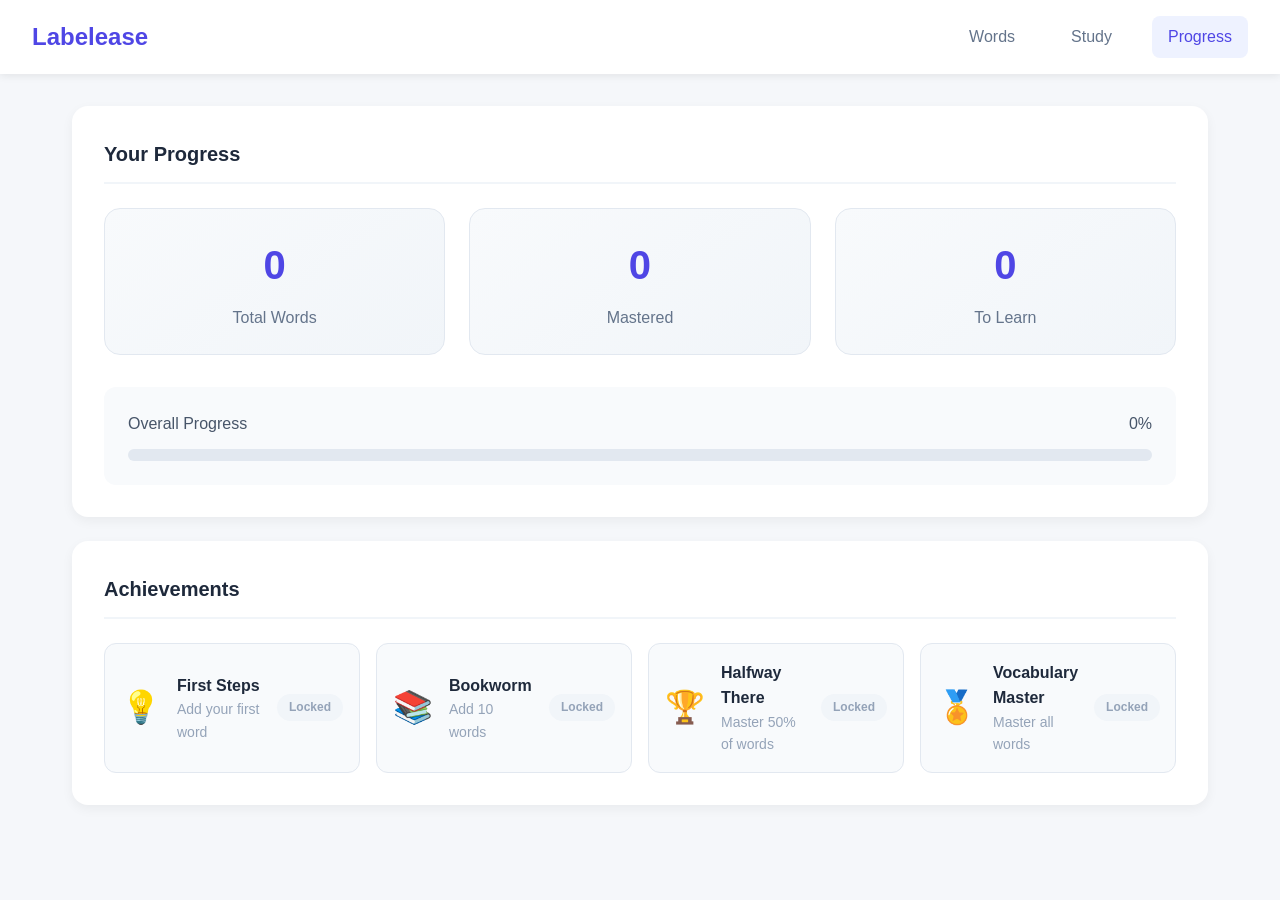
==== frontend/progress.html @ e09bed9a "init: 原始项目初始化" ====
<!DOCTYPE html>
<html lang="en">
<head>
    <meta charset="UTF-8">
    <meta name="viewport" content="width=device-width, initial-scale=1.0">
    <title>Progress - Labelease</title>
    <link rel="stylesheet" href="css/style.css">
</head>
<body>
    <nav class="navbar">
        <div class="nav-brand">Labelease</div>
        <div class="nav-links">
            <a href="index.html" class="nav-link">Words</a>
            <a href="study.html" class="nav-link">Study</a>
            <a href="progress.html" class="nav-link active">Progress</a>
        </div>
    </nav>

    <main class="container">
        <section class="card">
            <h2>Your Progress</h2>
            <div class="stats-grid">
                <div class="stat-card">
                    <div class="stat-number" id="totalWords">0</div>
                    <div class="stat-label">Total Words</div>
                </div>
                <div class="stat-card">
                    <div class="stat-number" id="masteredWords">0</div>
                    <div class="stat-label">Mastered</div>
                </div>
                <div class="stat-card">
                    <div class="stat-number" id="remainingWords">0</div>
                    <div class="stat-label">To Learn</div>
                </div>
            </div>

            <div class="progress-section">
                <div class="progress-header">
                    <span>Overall Progress</span>
                    <span id="progressPercent">0%</span>
                </div>
                <div class="progress-bar">
                    <div id="progressFill" class="progress-fill" style="width: 0%"></div>
                </div>
            </div>
        </section>

        <section class="card">
            <h2>Achievements</h2>
            <div class="achievements-list">
                <div class="achievement" id="firstWord">
                    <div class="achievement-icon">&#x1F4A1;</div>
                    <div class="achievement-info">
                        <div class="achievement-title">First Steps</div>
                        <div class="achievement-desc">Add your first word</div>
                    </div>
                    <div class="achievement-status locked">Locked</div>
                </div>
                <div class="achievement" id="tenWords">
                    <div class="achievement-icon">&#x1F4DA;</div>
                    <div class="achievement-info">
                        <div class="achievement-title">Bookworm</div>
                        <div class="achievement-desc">Add 10 words</div>
                    </div>
                    <div class="achievement-status locked">Locked</div>
                </div>
                <div class="achievement" id="halfMastered">
                    <div class="achievement-icon">&#x1F3C6;</div>
                    <div class="achievement-info">
                        <div class="achievement-title">Halfway There</div>
                        <div class="achievement-desc">Master 50% of words</div>
                    </div>
                    <div class="achievement-status locked">Locked</div>
                </div>
                <div class="achievement" id="allMastered">
                    <div class="achievement-icon">&#x1F3C5;</div>
                    <div class="achievement-info">
                        <div class="achievement-title">Vocabulary Master</div>
                        <div class="achievement-desc">Master all words</div>
                    </div>
                    <div class="achievement-status locked">Locked</div>
                </div>
            </div>
        </section>
    </main>

    <script src="js/app.js"></script>
    <script src="js/progress.js"></script>
</body>
</html>
---- frontend/css/style.css ----
* {
    margin: 0;
    padding: 0;
    box-sizing: border-box;
}

body {
    font-family: -apple-system, BlinkMacSystemFont, 'Segoe UI', Roboto, Oxygen, Ubuntu, sans-serif;
    background-color: #f5f7fa;
    color: #333;
    line-height: 1.6;
    min-height: 100vh;
}

.navbar {
    background: white;
    padding: 1rem 2rem;
    box-shadow: 0 2px 8px rgba(0, 0, 0, 0.08);
    display: flex;
    justify-content: space-between;
    align-items: center;
    position: sticky;
    top: 0;
    z-index: 100;
}

.nav-brand {
    font-size: 1.5rem;
    font-weight: 700;
    color: #4f46e5;
}

.nav-links {
    display: flex;
    gap: 1.5rem;
}

.nav-link {
    text-decoration: none;
    color: #64748b;
    font-weight: 500;
    padding: 0.5rem 1rem;
    border-radius: 8px;
    transition: all 0.2s ease;
}

.nav-link:hover {
    color: #4f46e5;
    background: #eef2ff;
}

.nav-link.active {
    color: #4f46e5;
    background: #eef2ff;
}

.container {
    max-width: 1200px;
    margin: 0 auto;
    padding: 2rem;
}

.card {
    background: white;
    border-radius: 16px;
    padding: 2rem;
    margin-bottom: 1.5rem;
    box-shadow: 0 4px 12px rgba(0, 0, 0, 0.05);
}

.card h2 {
    font-size: 1.25rem;
    color: #1e293b;
    margin-bottom: 1.5rem;
    padding-bottom: 0.75rem;
    border-bottom: 2px solid #f1f5f9;
}

.form-group {
    margin-bottom: 1.25rem;
}

.form-group label {
    display: block;
    font-weight: 500;
    color: #475569;
    margin-bottom: 0.5rem;
}

.form-group input,
.form-group textarea,
.filter-select {
    width: 100%;
    padding: 0.75rem 1rem;
    border: 2px solid #e2e8f0;
    border-radius: 10px;
    font-size: 1rem;
    transition: all 0.2s ease;
    background: #f8fafc;
}

.form-group input:focus,
.form-group textarea:focus,
.filter-select:focus {
    outline: none;
    border-color: #4f46e5;
    background: white;
    box-shadow: 0 0 0 4px rgba(79, 70, 229, 0.1);
}

.form-group textarea {
    min-height: 100px;
    resize: vertical;
}

.btn {
    display: inline-flex;
    align-items: center;
    justify-content: center;
    padding: 0.75rem 1.5rem;
    border: none;
    border-radius: 10px;
    font-size: 1rem;
    font-weight: 600;
    cursor: pointer;
    transition: all 0.2s ease;
    gap: 0.5rem;
}

.btn:hover {
    transform: translateY(-2px);
}

.btn:active {
    transform: translateY(0);
}

.btn-primary {
    background: #4f46e5;
    color: white;
}

.btn-primary:hover {
    background: #4338ca;
    box-shadow: 0 4px 12px rgba(79, 70, 229, 0.3);
}

.btn-secondary {
    background: #e2e8f0;
    color: #475569;
}

.btn-secondary:hover {
    background: #cbd5e1;
}

.btn-success {
    background: #10b981;
    color: white;
}

.btn-success:hover {
    background: #059669;
    box-shadow: 0 4px 12px rgba(16, 185, 129, 0.3);
}

.btn-danger {
    background: #ef4444;
    color: white;
}

.btn-danger:hover {
    background: #dc2626;
    box-shadow: 0 4px 12px rgba(239, 68, 68, 0.3);
}

.btn-sm {
    padding: 0.5rem 1rem;
    font-size: 0.875rem;
}

.message {
    margin-top: 1rem;
    padding: 1rem;
    border-radius: 10px;
    display: none;
}

.message.show {
    display: block;
    animation: slideIn 0.3s ease;
}

.message.success {
    background: #ecfdf5;
    color: #065f46;
    border: 1px solid #a7f3d0;
}

.message.error {
    background: #fef2f2;
    color: #991b1b;
    border: 1px solid #fecaca;
}

@keyframes slideIn {
    from {
        opacity: 0;
        transform: translateY(-10px);
    }
    to {
        opacity: 1;
        transform: translateY(0);
    }
}

.filter-bar {
    display: flex;
    gap: 1rem;
    margin-bottom: 1.5rem;
}

.search-input {
    flex: 1;
}

.word-list {
    display: flex;
    flex-direction: column;
    gap: 1rem;
}

.word-item {
    display: flex;
    justify-content: space-between;
    align-items: flex-start;
    padding: 1.25rem;
    background: #f8fafc;
    border-radius: 12px;
    border: 1px solid #e2e8f0;
    transition: all 0.2s ease;
}

.word-item:hover {
    border-color: #cbd5e1;
    box-shadow: 0 2px 8px rgba(0, 0, 0, 0.04);
}

.word-item.mastered {
    background: #ecfdf5;
    border-color: #a7f3d0;
}

.word-content {
    flex: 1;
}

.word-text {
    font-size: 1.125rem;
    font-weight: 600;
    color: #1e293b;
    margin-bottom: 0.5rem;
}

.word-definition {
    color: #64748b;
    margin-bottom: 0.5rem;
}

.word-example {
    color: #94a3b8;
    font-style: italic;
    font-size: 0.875rem;
}

.word-actions {
    display: flex;
    gap: 0.5rem;
    align-items: center;
}

.mastery-badge {
    padding: 0.25rem 0.75rem;
    border-radius: 20px;
    font-size: 0.75rem;
    font-weight: 600;
}

.mastery-badge.unmastered {
    background: #fef3c7;
    color: #92400e;
}

.mastery-badge.mastered {
    background: #d1fae5;
    color: #065f46;
}

.loading {
    text-align: center;
    padding: 3rem;
    color: #94a3b8;
}

.hidden {
    display: none !important;
}

/* Study Page Styles */
.study-card {
    text-align: center;
}

.study-setup {
    max-width: 400px;
    margin: 0 auto 2rem;
}

.study-area {
    max-width: 600px;
    margin: 0 auto;
}

.flashcard-container {
    perspective: 1000px;
    margin-bottom: 2rem;
}

.flashcard {
    background: linear-gradient(145deg, #ffffff, #f8fafc);
    border-radius: 20px;
    padding: 3rem 2rem;
    min-height: 300px;
    display: flex;
    flex-direction: column;
    align-items: center;
    justify-content: center;
    box-shadow: 0 10px 40px rgba(0, 0, 0, 0.08);
    border: 1px solid #e2e8f0;
    transition: transform 0.3s ease;
}

.flashcard:hover {
    transform: translateY(-4px);
}

.card-label {
    display: inline-block;
    padding: 0.25rem 0.75rem;
    background: #eef2ff;
    color: #4f46e5;
    border-radius: 20px;
    font-size: 0.75rem;
    font-weight: 600;
    text-transform: uppercase;
    letter-spacing: 0.5px;
    margin-bottom: 1rem;
}

.flashcard h3 {
    font-size: 2.5rem;
    color: #1e293b;
    margin-bottom: 1.5rem;
}

.flashcard-back {
    display: none;
}

.flashcard-back.show {
    display: block;
    animation: fadeIn 0.3s ease;
}

.flashcard-back p {
    font-size: 1.25rem;
    color: #475569;
    margin-bottom: 0.75rem;
}

.example-text {
    color: #94a3b8 !important;
    font-style: italic;
}

@keyframes fadeIn {
    from { opacity: 0; }
    to { opacity: 1; }
}

.flashcard-front.hidden {
    display: none;
}

.study-controls {
    display: flex;
    justify-content: space-between;
    align-items: center;
    padding: 1rem 0;
}

.study-progress {
    font-weight: 600;
    color: #64748b;
}

.study-buttons {
    display: flex;
    gap: 1rem;
}

.study-complete {
    padding: 3rem;
}

.score-display {
    font-size: 1.25rem;
    color: #475569;
    margin: 1.5rem 0;
}

/* Progress Page Styles */
.stats-grid {
    display: grid;
    grid-template-columns: repeat(3, 1fr);
    gap: 1.5rem;
    margin-bottom: 2rem;
}

.stat-card {
    background: linear-gradient(145deg, #f8fafc, #f1f5f9);
    padding: 1.5rem;
    border-radius: 16px;
    text-align: center;
    border: 1px solid #e2e8f0;
}

.stat-number {
    font-size: 2.5rem;
    font-weight: 700;
    color: #4f46e5;
    margin-bottom: 0.5rem;
}

.stat-label {
    color: #64748b;
    font-weight: 500;
}

.progress-section {
    background: #f8fafc;
    padding: 1.5rem;
    border-radius: 12px;
}

.progress-header {
    display: flex;
    justify-content: space-between;
    margin-bottom: 0.75rem;
    font-weight: 500;
    color: #475569;
}

.progress-bar {
    height: 12px;
    background: #e2e8f0;
    border-radius: 6px;
    overflow: hidden;
}

.progress-fill {
    height: 100%;
    background: linear-gradient(90deg, #4f46e5, #7c3aed);
    border-radius: 6px;
    transition: width 0.5s ease;
}

.achievements-list {
    display: grid;
    grid-template-columns: repeat(auto-fit, minmax(250px, 1fr));
    gap: 1rem;
}

.achievement {
    display: flex;
    align-items: center;
    gap: 1rem;
    padding: 1rem;
    background: #f8fafc;
    border-radius: 12px;
    border: 1px solid #e2e8f0;
}

.achievement-icon {
    font-size: 2rem;
}

.achievement-info {
    flex: 1;
}

.achievement-title {
    font-weight: 600;
    color: #1e293b;
}

.achievement-desc {
    font-size: 0.875rem;
    color: #94a3b8;
}

.achievement-status {
    padding: 0.25rem 0.75rem;
    border-radius: 20px;
    font-size: 0.75rem;
    font-weight: 600;
}

.achievement-status.unlocked {
    background: #d1fae5;
    color: #065f46;
}

.achievement-status.locked {
    background: #f1f5f9;
    color: #94a3b8;
}

@media (max-width: 768px) {
    .container {
        padding: 1rem;
    }

    .card {
        padding: 1.5rem;
    }

    .stats-grid {
        grid-template-columns: 1fr;
    }

    .study-controls {
        flex-direction: column;
        gap: 1rem;
    }

    .nav-links {
        gap: 0.5rem;
    }

    .nav-link {
        padding: 0.5rem;
        font-size: 0.875rem;
    }
}
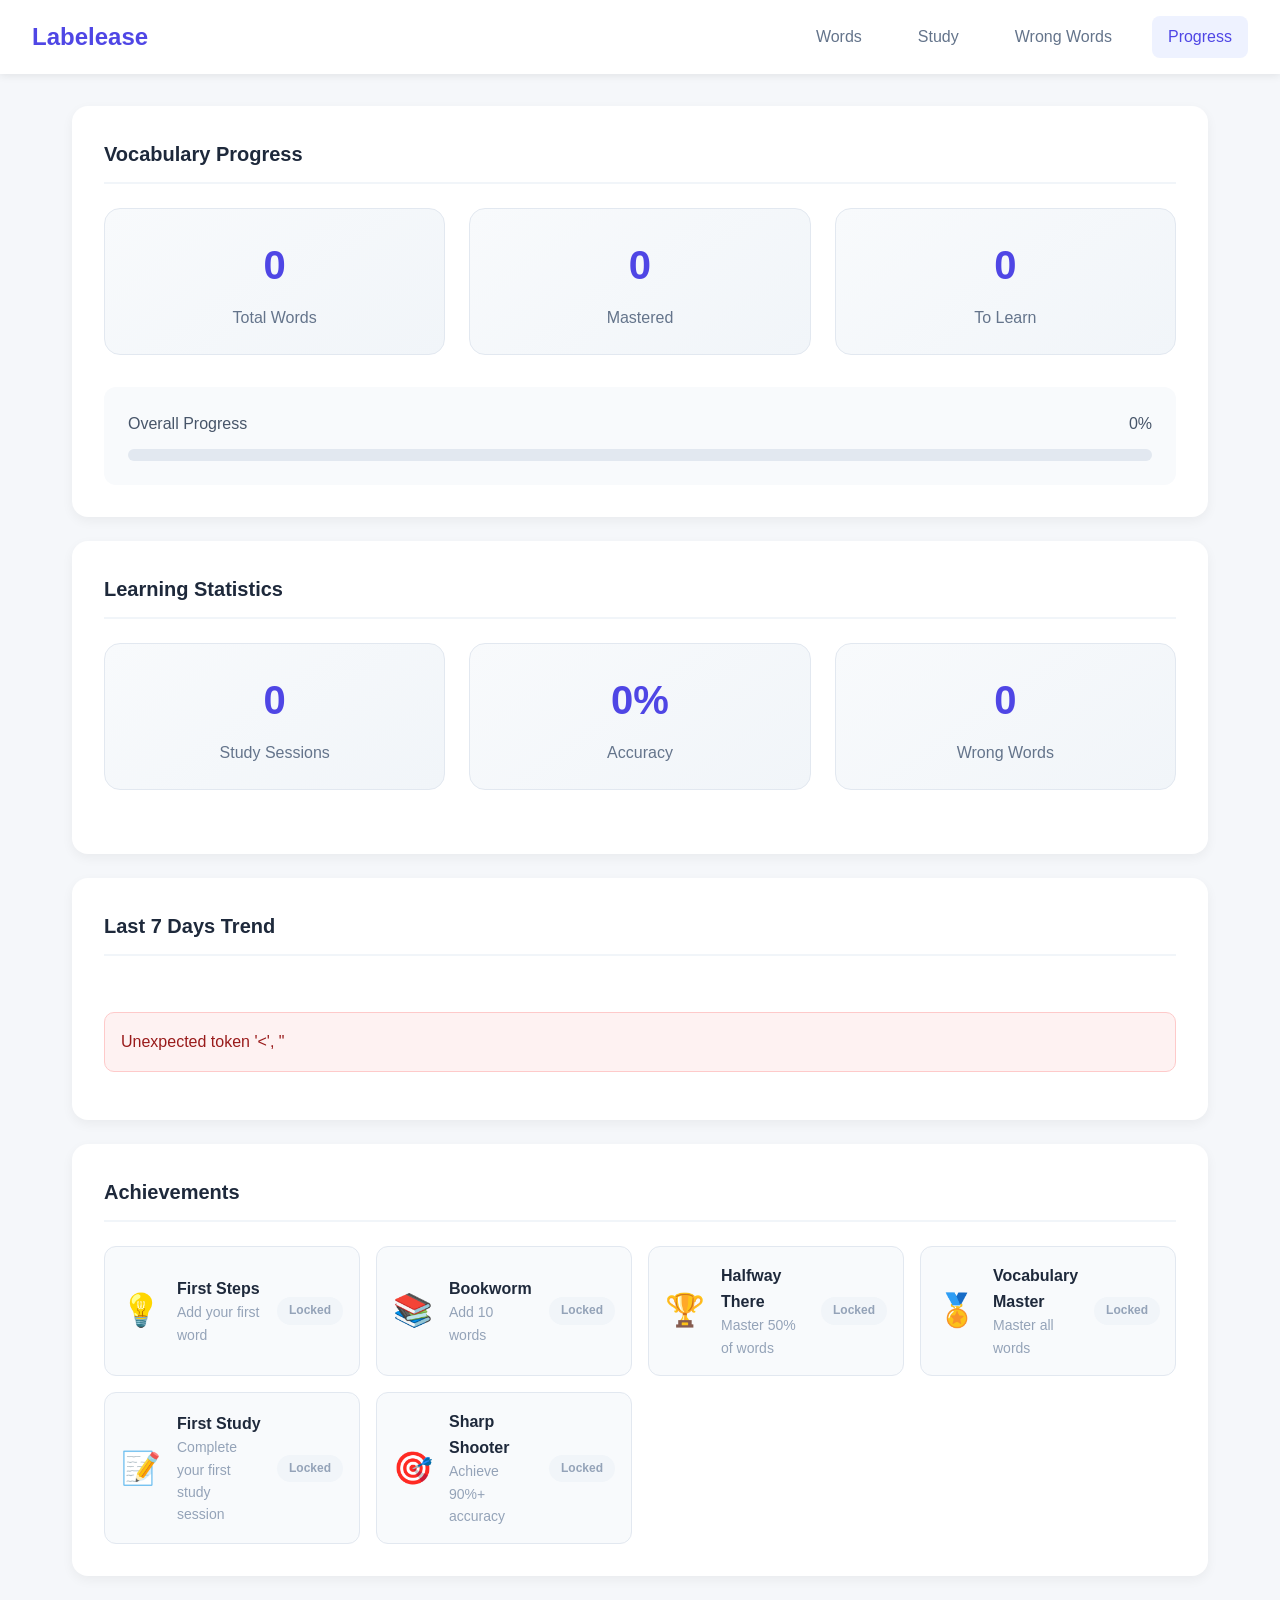
==== commit c14bfc0e: "feat: Charmander 模型实现" ====
--- a/frontend/progress.html
+++ b/frontend/progress.html
@@ -12,13 +12,14 @@
         <div class="nav-links">
             <a href="index.html" class="nav-link">Words</a>
             <a href="study.html" class="nav-link">Study</a>
+            <a href="wrong.html" class="nav-link">Wrong Words</a>
             <a href="progress.html" class="nav-link active">Progress</a>
         </div>
     </nav>
 
     <main class="container">
         <section class="card">
-            <h2>Your Progress</h2>
+            <h2>Vocabulary Progress</h2>
             <div class="stats-grid">
                 <div class="stat-card">
                     <div class="stat-number" id="totalWords">0</div>
@@ -42,6 +43,31 @@
                 <div class="progress-bar">
                     <div id="progressFill" class="progress-fill" style="width: 0%"></div>
                 </div>
+            </div>
+        </section>
+
+        <section class="card">
+            <h2>Learning Statistics</h2>
+            <div class="stats-grid">
+                <div class="stat-card">
+                    <div class="stat-number" id="totalSessions">0</div>
+                    <div class="stat-label">Study Sessions</div>
+                </div>
+                <div class="stat-card">
+                    <div class="stat-number" id="accuracyRate">0%</div>
+                    <div class="stat-label">Accuracy</div>
+                </div>
+                <div class="stat-card">
+                    <div class="stat-number" id="wrongCount">0</div>
+                    <div class="stat-label">Wrong Words</div>
+                </div>
+            </div>
+        </section>
+
+        <section class="card">
+            <h2>Last 7 Days Trend</h2>
+            <div id="trendChart" class="trend-chart">
+                <div class="loading">Loading trend data...</div>
             </div>
         </section>
 
@@ -80,6 +106,22 @@
                     </div>
                     <div class="achievement-status locked">Locked</div>
                 </div>
+                <div class="achievement" id="firstSession">
+                    <div class="achievement-icon">&#x1F4DD;</div>
+                    <div class="achievement-info">
+                        <div class="achievement-title">First Study</div>
+                        <div class="achievement-desc">Complete your first study session</div>
+                    </div>
+                    <div class="achievement-status locked">Locked</div>
+                </div>
+                <div class="achievement" id="perfectAccuracy">
+                    <div class="achievement-icon">&#x1F3AF;</div>
+                    <div class="achievement-info">
+                        <div class="achievement-title">Sharp Shooter</div>
+                        <div class="achievement-desc">Achieve 90%+ accuracy</div>
+                    </div>
+                    <div class="achievement-status locked">Locked</div>
+                </div>
             </div>
         </section>
     </main>
--- a/frontend/css/style.css
+++ b/frontend/css/style.css
@@ -553,3 +553,124 @@
         font-size: 0.875rem;
     }
 }
+
+.wrong-word-item {
+    border-left: 4px solid #ef4444;
+}
+
+.wrong-meta {
+    display: flex;
+    gap: 1rem;
+    margin-top: 0.5rem;
+    font-size: 0.8rem;
+    color: #94a3b8;
+}
+
+.wrong-count {
+    background: #fef2f2;
+    color: #dc2626;
+    padding: 0.125rem 0.5rem;
+    border-radius: 12px;
+    font-weight: 600;
+}
+
+.wrong-count-badge {
+    display: none;
+    background: #fef2f2;
+    color: #dc2626;
+    padding: 0.25rem 0.75rem;
+    border-radius: 20px;
+    font-size: 0.8rem;
+    font-weight: 600;
+    margin-bottom: 1rem;
+}
+
+.trend-chart {
+    padding: 1rem 0;
+}
+
+.trend-bars {
+    display: flex;
+    align-items: flex-end;
+    justify-content: space-around;
+    height: 200px;
+    gap: 0.5rem;
+    padding: 0 1rem;
+    border-bottom: 2px solid #e2e8f0;
+    margin-bottom: 1rem;
+}
+
+.trend-bar-container {
+    flex: 1;
+    display: flex;
+    flex-direction: column;
+    align-items: center;
+    gap: 0.5rem;
+    min-width: 0;
+}
+
+.trend-bar {
+    width: 100%;
+    max-width: 40px;
+    height: 150px;
+    background: #f1f5f9;
+    border-radius: 6px 6px 0 0;
+    display: flex;
+    flex-direction: column-reverse;
+    overflow: hidden;
+}
+
+.trend-bar-correct {
+    background: linear-gradient(180deg, #10b981, #059669);
+    transition: height 0.5s ease;
+    min-height: 0;
+}
+
+.trend-bar-wrong {
+    background: linear-gradient(180deg, #f87171, #ef4444);
+    transition: height 0.5s ease;
+    min-height: 0;
+}
+
+.trend-bar-label {
+    font-size: 0.75rem;
+    color: #64748b;
+    font-weight: 500;
+}
+
+.trend-bar-value {
+    font-size: 0.75rem;
+    color: #4f46e5;
+    font-weight: 700;
+}
+
+.trend-legend {
+    display: flex;
+    justify-content: center;
+    gap: 1.5rem;
+    font-size: 0.875rem;
+    color: #64748b;
+}
+
+.legend-correct, .legend-wrong {
+    display: inline-block;
+    width: 16px;
+    height: 16px;
+    border-radius: 4px;
+    margin-right: 0.5rem;
+    vertical-align: middle;
+}
+
+.legend-correct {
+    background: linear-gradient(180deg, #10b981, #059669);
+}
+
+.legend-wrong {
+    background: linear-gradient(180deg, #f87171, #ef4444);
+}
+
+button:disabled {
+    opacity: 0.6;
+    cursor: not-allowed;
+    transform: none !important;
+}
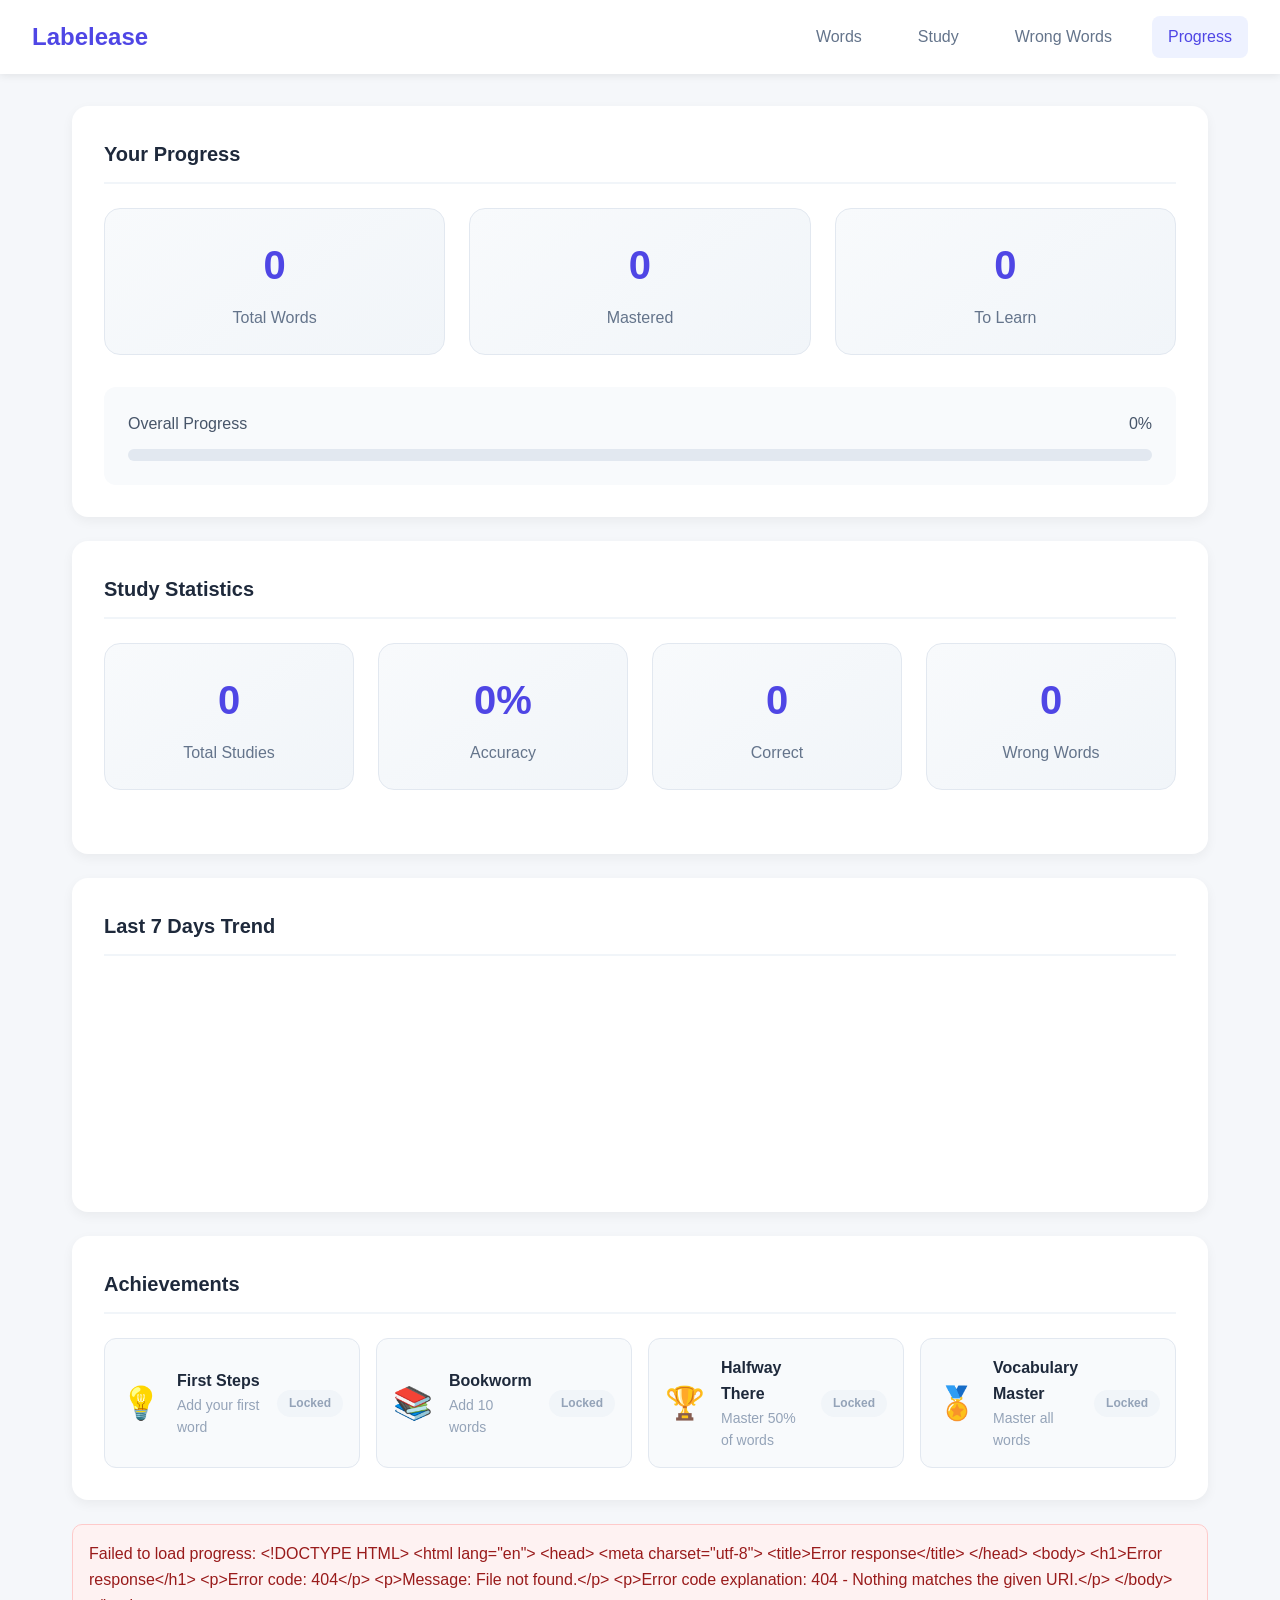
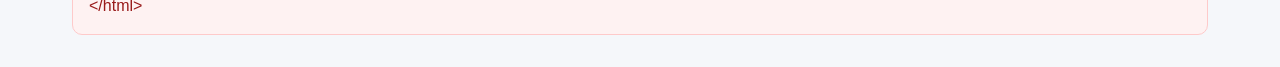
==== commit 23d0326a: "feat: Squirtle 模型实现" ====
--- a/frontend/progress.html
+++ b/frontend/progress.html
@@ -12,14 +12,14 @@
         <div class="nav-links">
             <a href="index.html" class="nav-link">Words</a>
             <a href="study.html" class="nav-link">Study</a>
-            <a href="wrong.html" class="nav-link">Wrong Words</a>
+            <a href="wrong-words.html" class="nav-link">Wrong Words</a>
             <a href="progress.html" class="nav-link active">Progress</a>
         </div>
     </nav>
 
     <main class="container">
         <section class="card">
-            <h2>Vocabulary Progress</h2>
+            <h2>Your Progress</h2>
             <div class="stats-grid">
                 <div class="stat-card">
                     <div class="stat-number" id="totalWords">0</div>
@@ -47,15 +47,19 @@
         </section>
 
         <section class="card">
-            <h2>Learning Statistics</h2>
-            <div class="stats-grid">
+            <h2>Study Statistics</h2>
+            <div class="stats-grid stats-grid-4">
                 <div class="stat-card">
-                    <div class="stat-number" id="totalSessions">0</div>
-                    <div class="stat-label">Study Sessions</div>
+                    <div class="stat-number" id="totalAttempts">0</div>
+                    <div class="stat-label">Total Studies</div>
                 </div>
                 <div class="stat-card">
                     <div class="stat-number" id="accuracyRate">0%</div>
                     <div class="stat-label">Accuracy</div>
+                </div>
+                <div class="stat-card">
+                    <div class="stat-number" id="correctAttempts">0</div>
+                    <div class="stat-label">Correct</div>
                 </div>
                 <div class="stat-card">
                     <div class="stat-number" id="wrongCount">0</div>
@@ -106,24 +110,10 @@
                     </div>
                     <div class="achievement-status locked">Locked</div>
                 </div>
-                <div class="achievement" id="firstSession">
-                    <div class="achievement-icon">&#x1F4DD;</div>
-                    <div class="achievement-info">
-                        <div class="achievement-title">First Study</div>
-                        <div class="achievement-desc">Complete your first study session</div>
-                    </div>
-                    <div class="achievement-status locked">Locked</div>
-                </div>
-                <div class="achievement" id="perfectAccuracy">
-                    <div class="achievement-icon">&#x1F3AF;</div>
-                    <div class="achievement-info">
-                        <div class="achievement-title">Sharp Shooter</div>
-                        <div class="achievement-desc">Achieve 90%+ accuracy</div>
-                    </div>
-                    <div class="achievement-status locked">Locked</div>
-                </div>
             </div>
         </section>
+
+        <div id="progressMessage" class="message"></div>
     </main>
 
     <script src="js/app.js"></script>
--- a/frontend/css/style.css
+++ b/frontend/css/style.css
@@ -526,6 +526,142 @@
     color: #94a3b8;
 }
 
+.btn:disabled {
+    opacity: 0.6;
+    cursor: not-allowed;
+    transform: none;
+}
+
+.section-desc {
+    color: #64748b;
+    margin-bottom: 1.25rem;
+    font-size: 0.95rem;
+}
+
+.wrong-words-actions {
+    margin-bottom: 1.25rem;
+}
+
+.wrong-word-meta {
+    display: flex;
+    flex-wrap: wrap;
+    gap: 0.5rem;
+    margin-top: 0.5rem;
+}
+
+.meta-tag {
+    display: inline-block;
+    padding: 0.2rem 0.6rem;
+    background: #eef2ff;
+    color: #4f46e5;
+    border-radius: 6px;
+    font-size: 0.75rem;
+    font-weight: 500;
+}
+
+.stats-grid-4 {
+    grid-template-columns: repeat(4, 1fr);
+}
+
+.trend-chart {
+    min-height: 200px;
+}
+
+.trend-bars {
+    display: flex;
+    align-items: flex-end;
+    justify-content: space-around;
+    gap: 0.5rem;
+    height: 220px;
+    padding: 1rem 0;
+    border-bottom: 2px solid #e2e8f0;
+}
+
+.trend-col {
+    display: flex;
+    flex-direction: column;
+    align-items: center;
+    flex: 1;
+    height: 100%;
+    max-width: 80px;
+}
+
+.trend-count {
+    font-size: 0.8rem;
+    font-weight: 600;
+    color: #475569;
+    margin-bottom: 0.25rem;
+    min-height: 1.2rem;
+}
+
+.trend-bar-wrap {
+    flex: 1;
+    width: 100%;
+    display: flex;
+    align-items: flex-end;
+    justify-content: center;
+}
+
+.trend-bar {
+    width: 60%;
+    min-width: 24px;
+    max-width: 40px;
+    border-radius: 6px 6px 0 0;
+    background: #e2e8f0;
+    display: flex;
+    flex-direction: column-reverse;
+    overflow: hidden;
+    transition: height 0.4s ease;
+}
+
+.trend-bar-correct {
+    background: linear-gradient(180deg, #10b981, #059669);
+    width: 100%;
+    min-height: 0;
+}
+
+.trend-bar-incorrect {
+    background: linear-gradient(180deg, #f87171, #ef4444);
+    width: 100%;
+    min-height: 0;
+}
+
+.trend-label {
+    margin-top: 0.5rem;
+    font-size: 0.75rem;
+    color: #94a3b8;
+    font-weight: 500;
+}
+
+.trend-legend {
+    display: flex;
+    justify-content: center;
+    gap: 1.5rem;
+    margin-top: 1rem;
+}
+
+.legend-item {
+    display: flex;
+    align-items: center;
+    gap: 0.4rem;
+    font-size: 0.8rem;
+    color: #64748b;
+}
+
+.legend-dot {
+    width: 12px;
+    height: 12px;
+    border-radius: 3px;
+}
+
+.legend-correct {
+    background: #10b981;
+}
+
+.legend-incorrect {
+    background: #ef4444;
+}
+
 @media (max-width: 768px) {
     .container {
         padding: 1rem;
@@ -539,6 +675,10 @@
         grid-template-columns: 1fr;
     }
 
+    .stats-grid-4 {
+        grid-template-columns: repeat(2, 1fr);
+    }
+
     .study-controls {
         flex-direction: column;
         gap: 1rem;
@@ -553,124 +693,3 @@
         font-size: 0.875rem;
     }
 }
-
-.wrong-word-item {
-    border-left: 4px solid #ef4444;
-}
-
-.wrong-meta {
-    display: flex;
-    gap: 1rem;
-    margin-top: 0.5rem;
-    font-size: 0.8rem;
-    color: #94a3b8;
-}
-
-.wrong-count {
-    background: #fef2f2;
-    color: #dc2626;
-    padding: 0.125rem 0.5rem;
-    border-radius: 12px;
-    font-weight: 600;
-}
-
-.wrong-count-badge {
-    display: none;
-    background: #fef2f2;
-    color: #dc2626;
-    padding: 0.25rem 0.75rem;
-    border-radius: 20px;
-    font-size: 0.8rem;
-    font-weight: 600;
-    margin-bottom: 1rem;
-}
-
-.trend-chart {
-    padding: 1rem 0;
-}
-
-.trend-bars {
-    display: flex;
-    align-items: flex-end;
-    justify-content: space-around;
-    height: 200px;
-    gap: 0.5rem;
-    padding: 0 1rem;
-    border-bottom: 2px solid #e2e8f0;
-    margin-bottom: 1rem;
-}
-
-.trend-bar-container {
-    flex: 1;
-    display: flex;
-    flex-direction: column;
-    align-items: center;
-    gap: 0.5rem;
-    min-width: 0;
-}
-
-.trend-bar {
-    width: 100%;
-    max-width: 40px;
-    height: 150px;
-    background: #f1f5f9;
-    border-radius: 6px 6px 0 0;
-    display: flex;
-    flex-direction: column-reverse;
-    overflow: hidden;
-}
-
-.trend-bar-correct {
-    background: linear-gradient(180deg, #10b981, #059669);
-    transition: height 0.5s ease;
-    min-height: 0;
-}
-
-.trend-bar-wrong {
-    background: linear-gradient(180deg, #f87171, #ef4444);
-    transition: height 0.5s ease;
-    min-height: 0;
-}
-
-.trend-bar-label {
-    font-size: 0.75rem;
-    color: #64748b;
-    font-weight: 500;
-}
-
-.trend-bar-value {
-    font-size: 0.75rem;
-    color: #4f46e5;
-    font-weight: 700;
-}
-
-.trend-legend {
-    display: flex;
-    justify-content: center;
-    gap: 1.5rem;
-    font-size: 0.875rem;
-    color: #64748b;
-}
-
-.legend-correct, .legend-wrong {
-    display: inline-block;
-    width: 16px;
-    height: 16px;
-    border-radius: 4px;
-    margin-right: 0.5rem;
-    vertical-align: middle;
-}
-
-.legend-correct {
-    background: linear-gradient(180deg, #10b981, #059669);
-}
-
-.legend-wrong {
-    background: linear-gradient(180deg, #f87171, #ef4444);
-}
-
-button:disabled {
-    opacity: 0.6;
-    cursor: not-allowed;
-    transform: none !important;
-}
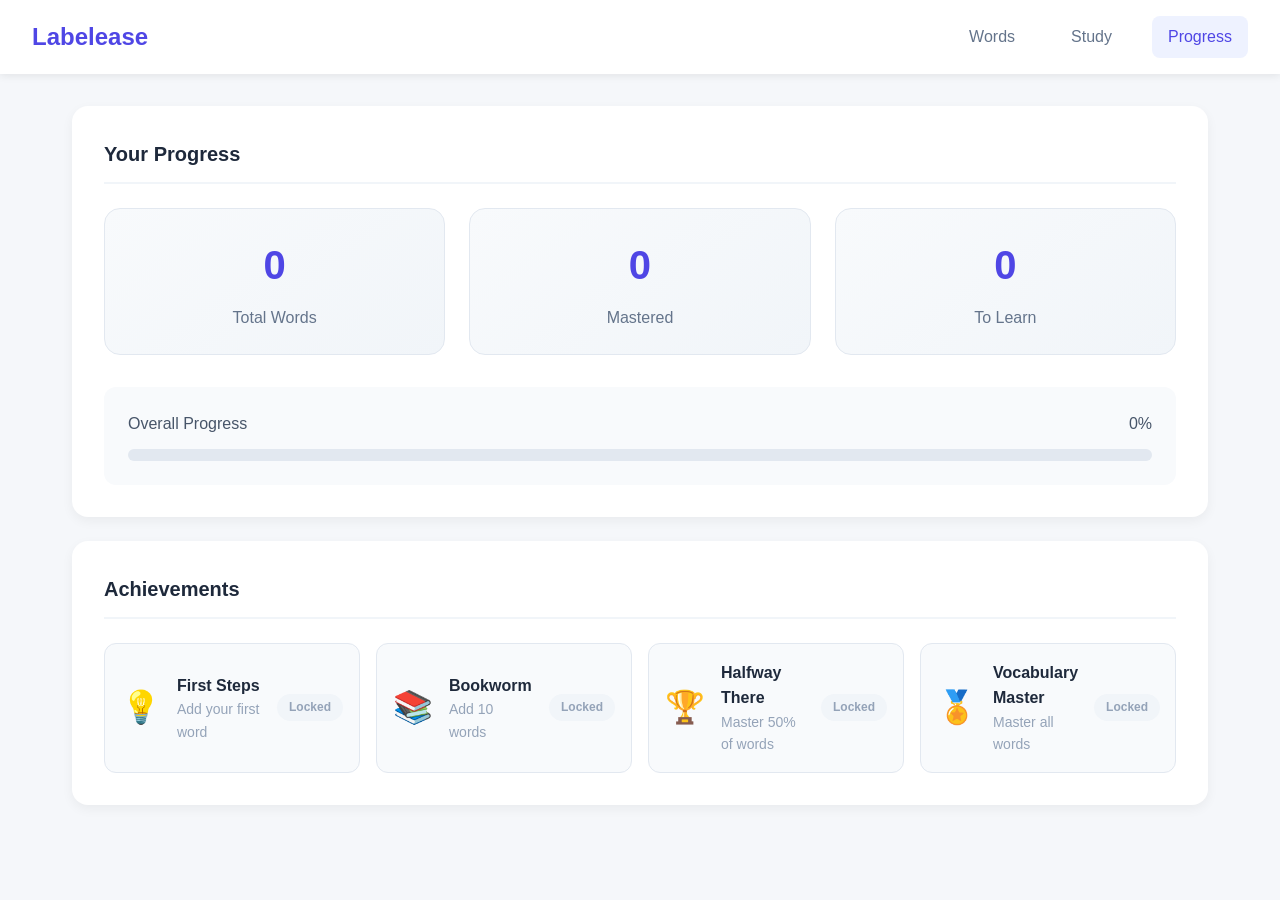
==== commit b275321e: "init: 原始项目初始化" ====
--- a/frontend/progress.html
+++ b/frontend/progress.html
@@ -12,7 +12,6 @@
         <div class="nav-links">
             <a href="index.html" class="nav-link">Words</a>
             <a href="study.html" class="nav-link">Study</a>
-            <a href="wrong-words.html" class="nav-link">Wrong Words</a>
             <a href="progress.html" class="nav-link active">Progress</a>
         </div>
     </nav>
@@ -43,35 +42,6 @@
                 <div class="progress-bar">
                     <div id="progressFill" class="progress-fill" style="width: 0%"></div>
                 </div>
-            </div>
-        </section>
-
-        <section class="card">
-            <h2>Study Statistics</h2>
-            <div class="stats-grid stats-grid-4">
-                <div class="stat-card">
-                    <div class="stat-number" id="totalAttempts">0</div>
-                    <div class="stat-label">Total Studies</div>
-                </div>
-                <div class="stat-card">
-                    <div class="stat-number" id="accuracyRate">0%</div>
-                    <div class="stat-label">Accuracy</div>
-                </div>
-                <div class="stat-card">
-                    <div class="stat-number" id="correctAttempts">0</div>
-                    <div class="stat-label">Correct</div>
-                </div>
-                <div class="stat-card">
-                    <div class="stat-number" id="wrongCount">0</div>
-                    <div class="stat-label">Wrong Words</div>
-                </div>
-            </div>
-        </section>
-
-        <section class="card">
-            <h2>Last 7 Days Trend</h2>
-            <div id="trendChart" class="trend-chart">
-                <div class="loading">Loading trend data...</div>
             </div>
         </section>
 
@@ -112,8 +82,6 @@
                 </div>
             </div>
         </section>
-
-        <div id="progressMessage" class="message"></div>
     </main>
 
     <script src="js/app.js"></script>
--- a/frontend/css/style.css
+++ b/frontend/css/style.css
@@ -526,142 +526,6 @@
     color: #94a3b8;
 }
 
-.btn:disabled {
-    opacity: 0.6;
-    cursor: not-allowed;
-    transform: none;
-}
-
-.section-desc {
-    color: #64748b;
-    margin-bottom: 1.25rem;
-    font-size: 0.95rem;
-}
-
-.wrong-words-actions {
-    margin-bottom: 1.25rem;
-}
-
-.wrong-word-meta {
-    display: flex;
-    flex-wrap: wrap;
-    gap: 0.5rem;
-    margin-top: 0.5rem;
-}
-
-.meta-tag {
-    display: inline-block;
-    padding: 0.2rem 0.6rem;
-    background: #eef2ff;
-    color: #4f46e5;
-    border-radius: 6px;
-    font-size: 0.75rem;
-    font-weight: 500;
-}
-
-.stats-grid-4 {
-    grid-template-columns: repeat(4, 1fr);
-}
-
-.trend-chart {
-    min-height: 200px;
-}
-
-.trend-bars {
-    display: flex;
-    align-items: flex-end;
-    justify-content: space-around;
-    gap: 0.5rem;
-    height: 220px;
-    padding: 1rem 0;
-    border-bottom: 2px solid #e2e8f0;
-}
-
-.trend-col {
-    display: flex;
-    flex-direction: column;
-    align-items: center;
-    flex: 1;
-    height: 100%;
-    max-width: 80px;
-}
-
-.trend-count {
-    font-size: 0.8rem;
-    font-weight: 600;
-    color: #475569;
-    margin-bottom: 0.25rem;
-    min-height: 1.2rem;
-}
-
-.trend-bar-wrap {
-    flex: 1;
-    width: 100%;
-    display: flex;
-    align-items: flex-end;
-    justify-content: center;
-}
-
-.trend-bar {
-    width: 60%;
-    min-width: 24px;
-    max-width: 40px;
-    border-radius: 6px 6px 0 0;
-    background: #e2e8f0;
-    display: flex;
-    flex-direction: column-reverse;
-    overflow: hidden;
-    transition: height 0.4s ease;
-}
-
-.trend-bar-correct {
-    background: linear-gradient(180deg, #10b981, #059669);
-    width: 100%;
-    min-height: 0;
-}
-
-.trend-bar-incorrect {
-    background: linear-gradient(180deg, #f87171, #ef4444);
-    width: 100%;
-    min-height: 0;
-}
-
-.trend-label {
-    margin-top: 0.5rem;
-    font-size: 0.75rem;
-    color: #94a3b8;
-    font-weight: 500;
-}
-
-.trend-legend {
-    display: flex;
-    justify-content: center;
-    gap: 1.5rem;
-    margin-top: 1rem;
-}
-
-.legend-item {
-    display: flex;
-    align-items: center;
-    gap: 0.4rem;
-    font-size: 0.8rem;
-    color: #64748b;
-}
-
-.legend-dot {
-    width: 12px;
-    height: 12px;
-    border-radius: 3px;
-}
-
-.legend-correct {
-    background: #10b981;
-}
-
-.legend-incorrect {
-    background: #ef4444;
-}
-
 @media (max-width: 768px) {
     .container {
         padding: 1rem;
@@ -675,10 +539,6 @@
         grid-template-columns: 1fr;
     }
 
-    .stats-grid-4 {
-        grid-template-columns: repeat(2, 1fr);
-    }
-
     .study-controls {
         flex-direction: column;
         gap: 1rem;
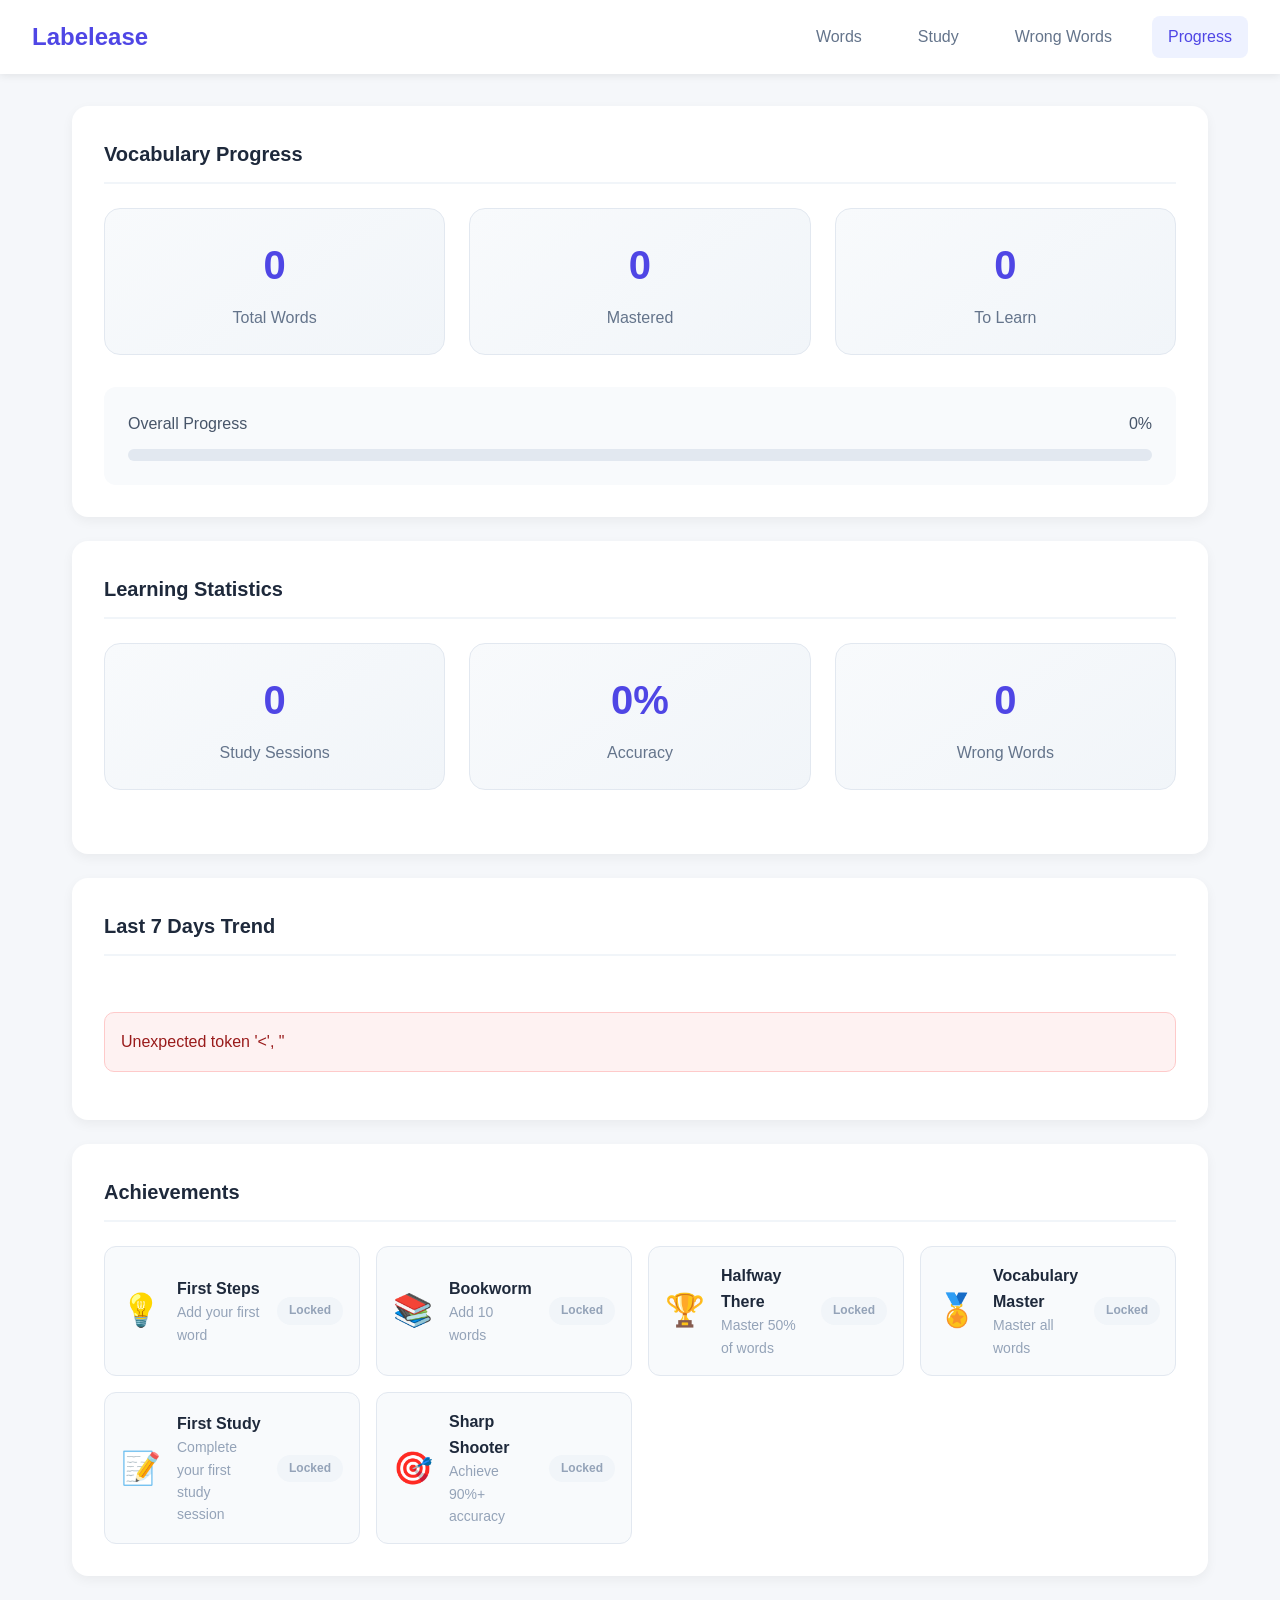
==== commit 46152eab: "feat: Charmander 模型实现" ====
--- a/frontend/progress.html
+++ b/frontend/progress.html
@@ -12,13 +12,14 @@
         <div class="nav-links">
             <a href="index.html" class="nav-link">Words</a>
             <a href="study.html" class="nav-link">Study</a>
+            <a href="wrong.html" class="nav-link">Wrong Words</a>
             <a href="progress.html" class="nav-link active">Progress</a>
         </div>
     </nav>
 
     <main class="container">
         <section class="card">
-            <h2>Your Progress</h2>
+            <h2>Vocabulary Progress</h2>
             <div class="stats-grid">
                 <div class="stat-card">
                     <div class="stat-number" id="totalWords">0</div>
@@ -42,6 +43,31 @@
                 <div class="progress-bar">
                     <div id="progressFill" class="progress-fill" style="width: 0%"></div>
                 </div>
+            </div>
+        </section>
+
+        <section class="card">
+            <h2>Learning Statistics</h2>
+            <div class="stats-grid">
+                <div class="stat-card">
+                    <div class="stat-number" id="totalSessions">0</div>
+                    <div class="stat-label">Study Sessions</div>
+                </div>
+                <div class="stat-card">
+                    <div class="stat-number" id="accuracyRate">0%</div>
+                    <div class="stat-label">Accuracy</div>
+                </div>
+                <div class="stat-card">
+                    <div class="stat-number" id="wrongCount">0</div>
+                    <div class="stat-label">Wrong Words</div>
+                </div>
+            </div>
+        </section>
+
+        <section class="card">
+            <h2>Last 7 Days Trend</h2>
+            <div id="trendChart" class="trend-chart">
+                <div class="loading">Loading trend data...</div>
             </div>
         </section>
 
@@ -80,6 +106,22 @@
                     </div>
                     <div class="achievement-status locked">Locked</div>
                 </div>
+                <div class="achievement" id="firstSession">
+                    <div class="achievement-icon">&#x1F4DD;</div>
+                    <div class="achievement-info">
+                        <div class="achievement-title">First Study</div>
+                        <div class="achievement-desc">Complete your first study session</div>
+                    </div>
+                    <div class="achievement-status locked">Locked</div>
+                </div>
+                <div class="achievement" id="perfectAccuracy">
+                    <div class="achievement-icon">&#x1F3AF;</div>
+                    <div class="achievement-info">
+                        <div class="achievement-title">Sharp Shooter</div>
+                        <div class="achievement-desc">Achieve 90%+ accuracy</div>
+                    </div>
+                    <div class="achievement-status locked">Locked</div>
+                </div>
             </div>
         </section>
     </main>
--- a/frontend/css/style.css
+++ b/frontend/css/style.css
@@ -553,3 +553,124 @@
         font-size: 0.875rem;
     }
 }
+
+.wrong-word-item {
+    border-left: 4px solid #ef4444;
+}
+
+.wrong-meta {
+    display: flex;
+    gap: 1rem;
+    margin-top: 0.5rem;
+    font-size: 0.8rem;
+    color: #94a3b8;
+}
+
+.wrong-count {
+    background: #fef2f2;
+    color: #dc2626;
+    padding: 0.125rem 0.5rem;
+    border-radius: 12px;
+    font-weight: 600;
+}
+
+.wrong-count-badge {
+    display: none;
+    background: #fef2f2;
+    color: #dc2626;
+    padding: 0.25rem 0.75rem;
+    border-radius: 20px;
+    font-size: 0.8rem;
+    font-weight: 600;
+    margin-bottom: 1rem;
+}
+
+.trend-chart {
+    padding: 1rem 0;
+}
+
+.trend-bars {
+    display: flex;
+    align-items: flex-end;
+    justify-content: space-around;
+    height: 200px;
+    gap: 0.5rem;
+    padding: 0 1rem;
+    border-bottom: 2px solid #e2e8f0;
+    margin-bottom: 1rem;
+}
+
+.trend-bar-container {
+    flex: 1;
+    display: flex;
+    flex-direction: column;
+    align-items: center;
+    gap: 0.5rem;
+    min-width: 0;
+}
+
+.trend-bar {
+    width: 100%;
+    max-width: 40px;
+    height: 150px;
+    background: #f1f5f9;
+    border-radius: 6px 6px 0 0;
+    display: flex;
+    flex-direction: column-reverse;
+    overflow: hidden;
+}
+
+.trend-bar-correct {
+    background: linear-gradient(180deg, #10b981, #059669);
+    transition: height 0.5s ease;
+    min-height: 0;
+}
+
+.trend-bar-wrong {
+    background: linear-gradient(180deg, #f87171, #ef4444);
+    transition: height 0.5s ease;
+    min-height: 0;
+}
+
+.trend-bar-label {
+    font-size: 0.75rem;
+    color: #64748b;
+    font-weight: 500;
+}
+
+.trend-bar-value {
+    font-size: 0.75rem;
+    color: #4f46e5;
+    font-weight: 700;
+}
+
+.trend-legend {
+    display: flex;
+    justify-content: center;
+    gap: 1.5rem;
+    font-size: 0.875rem;
+    color: #64748b;
+}
+
+.legend-correct, .legend-wrong {
+    display: inline-block;
+    width: 16px;
+    height: 16px;
+    border-radius: 4px;
+    margin-right: 0.5rem;
+    vertical-align: middle;
+}
+
+.legend-correct {
+    background: linear-gradient(180deg, #10b981, #059669);
+}
+
+.legend-wrong {
+    background: linear-gradient(180deg, #f87171, #ef4444);
+}
+
+button:disabled {
+    opacity: 0.6;
+    cursor: not-allowed;
+    transform: none !important;
+}
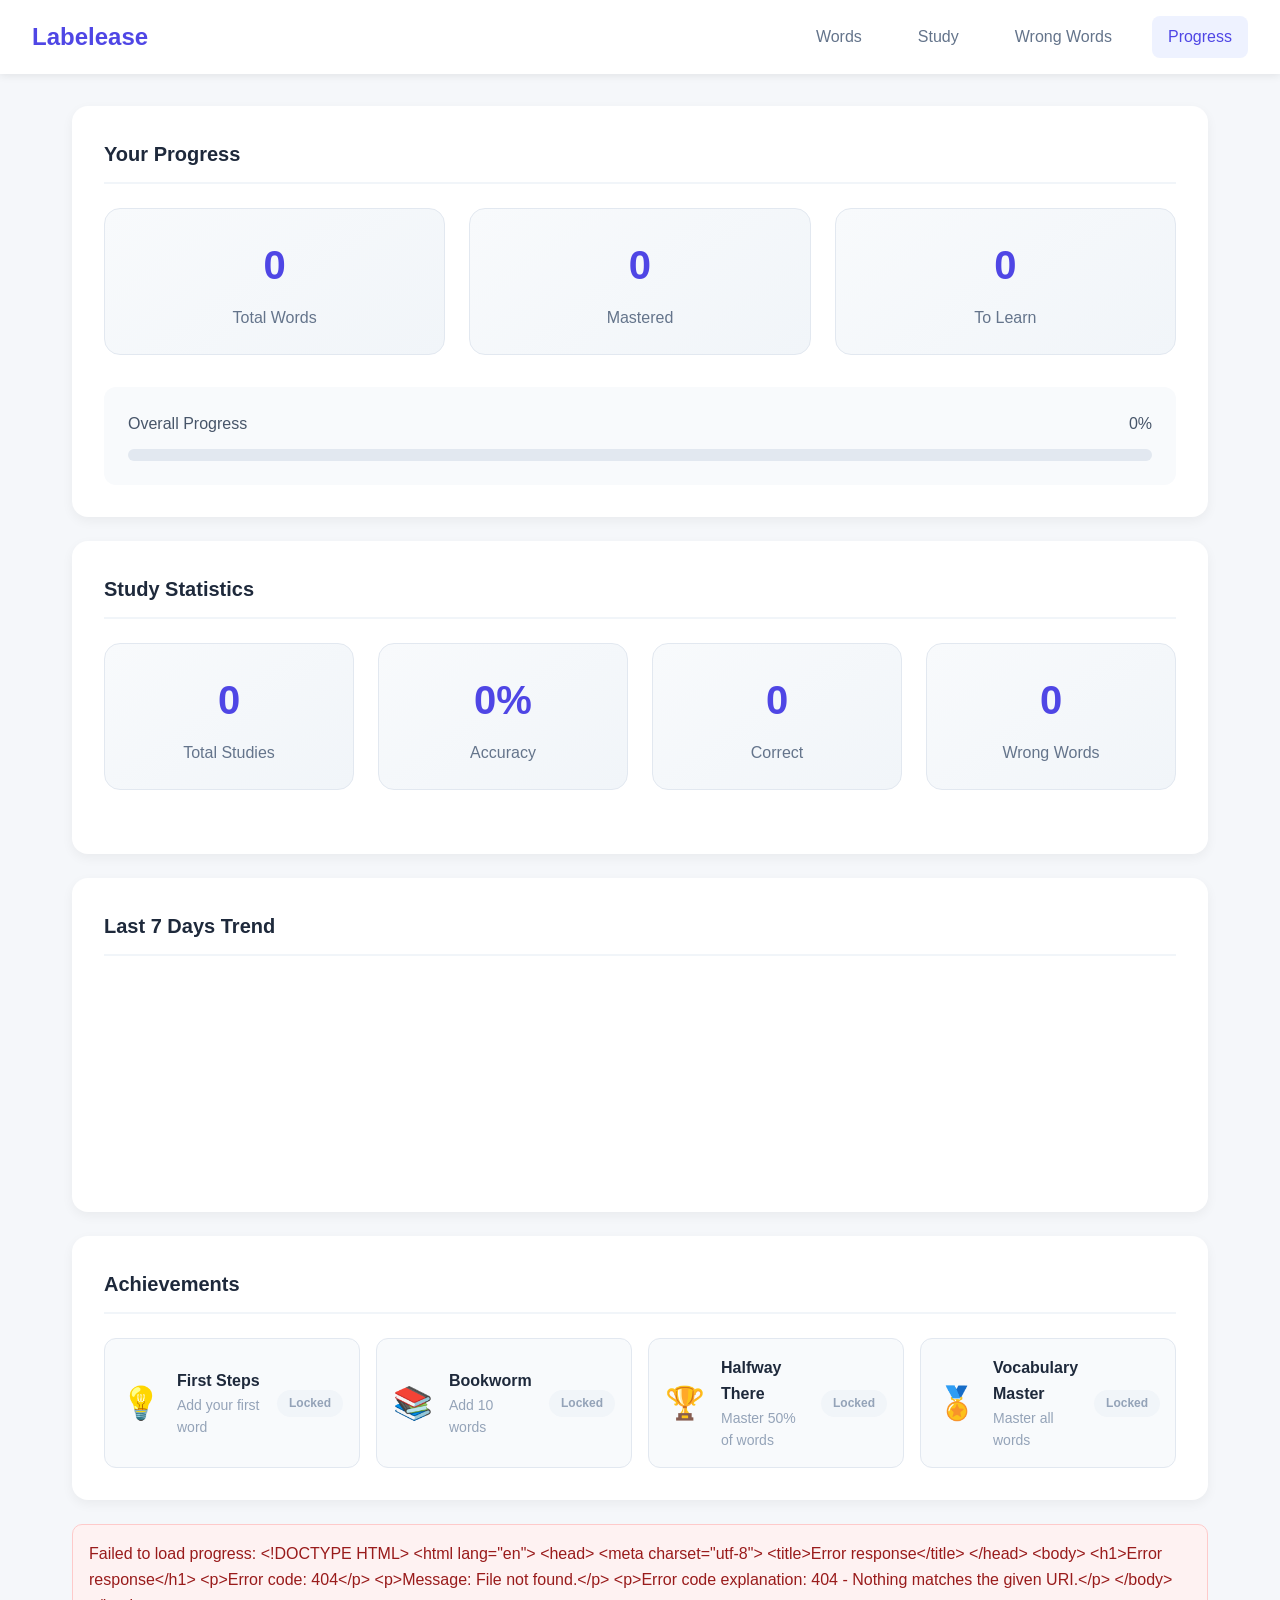
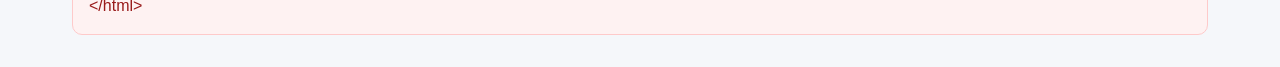
==== commit 7c77d777: "feat: Squirtle 模型实现" ====
--- a/frontend/progress.html
+++ b/frontend/progress.html
@@ -12,14 +12,14 @@
         <div class="nav-links">
             <a href="index.html" class="nav-link">Words</a>
             <a href="study.html" class="nav-link">Study</a>
-            <a href="wrong.html" class="nav-link">Wrong Words</a>
+            <a href="wrong-words.html" class="nav-link">Wrong Words</a>
             <a href="progress.html" class="nav-link active">Progress</a>
         </div>
     </nav>
 
     <main class="container">
         <section class="card">
-            <h2>Vocabulary Progress</h2>
+            <h2>Your Progress</h2>
             <div class="stats-grid">
                 <div class="stat-card">
                     <div class="stat-number" id="totalWords">0</div>
@@ -47,15 +47,19 @@
         </section>
 
         <section class="card">
-            <h2>Learning Statistics</h2>
-            <div class="stats-grid">
+            <h2>Study Statistics</h2>
+            <div class="stats-grid stats-grid-4">
                 <div class="stat-card">
-                    <div class="stat-number" id="totalSessions">0</div>
-                    <div class="stat-label">Study Sessions</div>
+                    <div class="stat-number" id="totalAttempts">0</div>
+                    <div class="stat-label">Total Studies</div>
                 </div>
                 <div class="stat-card">
                     <div class="stat-number" id="accuracyRate">0%</div>
                     <div class="stat-label">Accuracy</div>
+                </div>
+                <div class="stat-card">
+                    <div class="stat-number" id="correctAttempts">0</div>
+                    <div class="stat-label">Correct</div>
                 </div>
                 <div class="stat-card">
                     <div class="stat-number" id="wrongCount">0</div>
@@ -106,24 +110,10 @@
                     </div>
                     <div class="achievement-status locked">Locked</div>
                 </div>
-                <div class="achievement" id="firstSession">
-                    <div class="achievement-icon">&#x1F4DD;</div>
-                    <div class="achievement-info">
-                        <div class="achievement-title">First Study</div>
-                        <div class="achievement-desc">Complete your first study session</div>
-                    </div>
-                    <div class="achievement-status locked">Locked</div>
-                </div>
-                <div class="achievement" id="perfectAccuracy">
-                    <div class="achievement-icon">&#x1F3AF;</div>
-                    <div class="achievement-info">
-                        <div class="achievement-title">Sharp Shooter</div>
-                        <div class="achievement-desc">Achieve 90%+ accuracy</div>
-                    </div>
-                    <div class="achievement-status locked">Locked</div>
-                </div>
             </div>
         </section>
+
+        <div id="progressMessage" class="message"></div>
     </main>
 
     <script src="js/app.js"></script>
--- a/frontend/css/style.css
+++ b/frontend/css/style.css
@@ -526,6 +526,142 @@
     color: #94a3b8;
 }
 
+.btn:disabled {
+    opacity: 0.6;
+    cursor: not-allowed;
+    transform: none;
+}
+
+.section-desc {
+    color: #64748b;
+    margin-bottom: 1.25rem;
+    font-size: 0.95rem;
+}
+
+.wrong-words-actions {
+    margin-bottom: 1.25rem;
+}
+
+.wrong-word-meta {
+    display: flex;
+    flex-wrap: wrap;
+    gap: 0.5rem;
+    margin-top: 0.5rem;
+}
+
+.meta-tag {
+    display: inline-block;
+    padding: 0.2rem 0.6rem;
+    background: #eef2ff;
+    color: #4f46e5;
+    border-radius: 6px;
+    font-size: 0.75rem;
+    font-weight: 500;
+}
+
+.stats-grid-4 {
+    grid-template-columns: repeat(4, 1fr);
+}
+
+.trend-chart {
+    min-height: 200px;
+}
+
+.trend-bars {
+    display: flex;
+    align-items: flex-end;
+    justify-content: space-around;
+    gap: 0.5rem;
+    height: 220px;
+    padding: 1rem 0;
+    border-bottom: 2px solid #e2e8f0;
+}
+
+.trend-col {
+    display: flex;
+    flex-direction: column;
+    align-items: center;
+    flex: 1;
+    height: 100%;
+    max-width: 80px;
+}
+
+.trend-count {
+    font-size: 0.8rem;
+    font-weight: 600;
+    color: #475569;
+    margin-bottom: 0.25rem;
+    min-height: 1.2rem;
+}
+
+.trend-bar-wrap {
+    flex: 1;
+    width: 100%;
+    display: flex;
+    align-items: flex-end;
+    justify-content: center;
+}
+
+.trend-bar {
+    width: 60%;
+    min-width: 24px;
+    max-width: 40px;
+    border-radius: 6px 6px 0 0;
+    background: #e2e8f0;
+    display: flex;
+    flex-direction: column-reverse;
+    overflow: hidden;
+    transition: height 0.4s ease;
+}
+
+.trend-bar-correct {
+    background: linear-gradient(180deg, #10b981, #059669);
+    width: 100%;
+    min-height: 0;
+}
+
+.trend-bar-incorrect {
+    background: linear-gradient(180deg, #f87171, #ef4444);
+    width: 100%;
+    min-height: 0;
+}
+
+.trend-label {
+    margin-top: 0.5rem;
+    font-size: 0.75rem;
+    color: #94a3b8;
+    font-weight: 500;
+}
+
+.trend-legend {
+    display: flex;
+    justify-content: center;
+    gap: 1.5rem;
+    margin-top: 1rem;
+}
+
+.legend-item {
+    display: flex;
+    align-items: center;
+    gap: 0.4rem;
+    font-size: 0.8rem;
+    color: #64748b;
+}
+
+.legend-dot {
+    width: 12px;
+    height: 12px;
+    border-radius: 3px;
+}
+
+.legend-correct {
+    background: #10b981;
+}
+
+.legend-incorrect {
+    background: #ef4444;
+}
+
 @media (max-width: 768px) {
     .container {
         padding: 1rem;
@@ -539,6 +675,10 @@
         grid-template-columns: 1fr;
     }
 
+    .stats-grid-4 {
+        grid-template-columns: repeat(2, 1fr);
+    }
+
     .study-controls {
         flex-direction: column;
         gap: 1rem;
@@ -553,124 +693,3 @@
         font-size: 0.875rem;
     }
 }
-
-.wrong-word-item {
-    border-left: 4px solid #ef4444;
-}
-
-.wrong-meta {
-    display: flex;
-    gap: 1rem;
-    margin-top: 0.5rem;
-    font-size: 0.8rem;
-    color: #94a3b8;
-}
-
-.wrong-count {
-    background: #fef2f2;
-    color: #dc2626;
-    padding: 0.125rem 0.5rem;
-    border-radius: 12px;
-    font-weight: 600;
-}
-
-.wrong-count-badge {
-    display: none;
-    background: #fef2f2;
-    color: #dc2626;
-    padding: 0.25rem 0.75rem;
-    border-radius: 20px;
-    font-size: 0.8rem;
-    font-weight: 600;
-    margin-bottom: 1rem;
-}
-
-.trend-chart {
-    padding: 1rem 0;
-}
-
-.trend-bars {
-    display: flex;
-    align-items: flex-end;
-    justify-content: space-around;
-    height: 200px;
-    gap: 0.5rem;
-    padding: 0 1rem;
-    border-bottom: 2px solid #e2e8f0;
-    margin-bottom: 1rem;
-}
-
-.trend-bar-container {
-    flex: 1;
-    display: flex;
-    flex-direction: column;
-    align-items: center;
-    gap: 0.5rem;
-    min-width: 0;
-}
-
-.trend-bar {
-    width: 100%;
-    max-width: 40px;
-    height: 150px;
-    background: #f1f5f9;
-    border-radius: 6px 6px 0 0;
-    display: flex;
-    flex-direction: column-reverse;
-    overflow: hidden;
-}
-
-.trend-bar-correct {
-    background: linear-gradient(180deg, #10b981, #059669);
-    transition: height 0.5s ease;
-    min-height: 0;
-}
-
-.trend-bar-wrong {
-    background: linear-gradient(180deg, #f87171, #ef4444);
-    transition: height 0.5s ease;
-    min-height: 0;
-}
-
-.trend-bar-label {
-    font-size: 0.75rem;
-    color: #64748b;
-    font-weight: 500;
-}
-
-.trend-bar-value {
-    font-size: 0.75rem;
-    color: #4f46e5;
-    font-weight: 700;
-}
-
-.trend-legend {
-    display: flex;
-    justify-content: center;
-    gap: 1.5rem;
-    font-size: 0.875rem;
-    color: #64748b;
-}
-
-.legend-correct, .legend-wrong {
-    display: inline-block;
-    width: 16px;
-    height: 16px;
-    border-radius: 4px;
-    margin-right: 0.5rem;
-    vertical-align: middle;
-}
-
-.legend-correct {
-    background: linear-gradient(180deg, #10b981, #059669);
-}
-
-.legend-wrong {
-    background: linear-gradient(180deg, #f87171, #ef4444);
-}
-
-button:disabled {
-    opacity: 0.6;
-    cursor: not-allowed;
-    transform: none !important;
-}
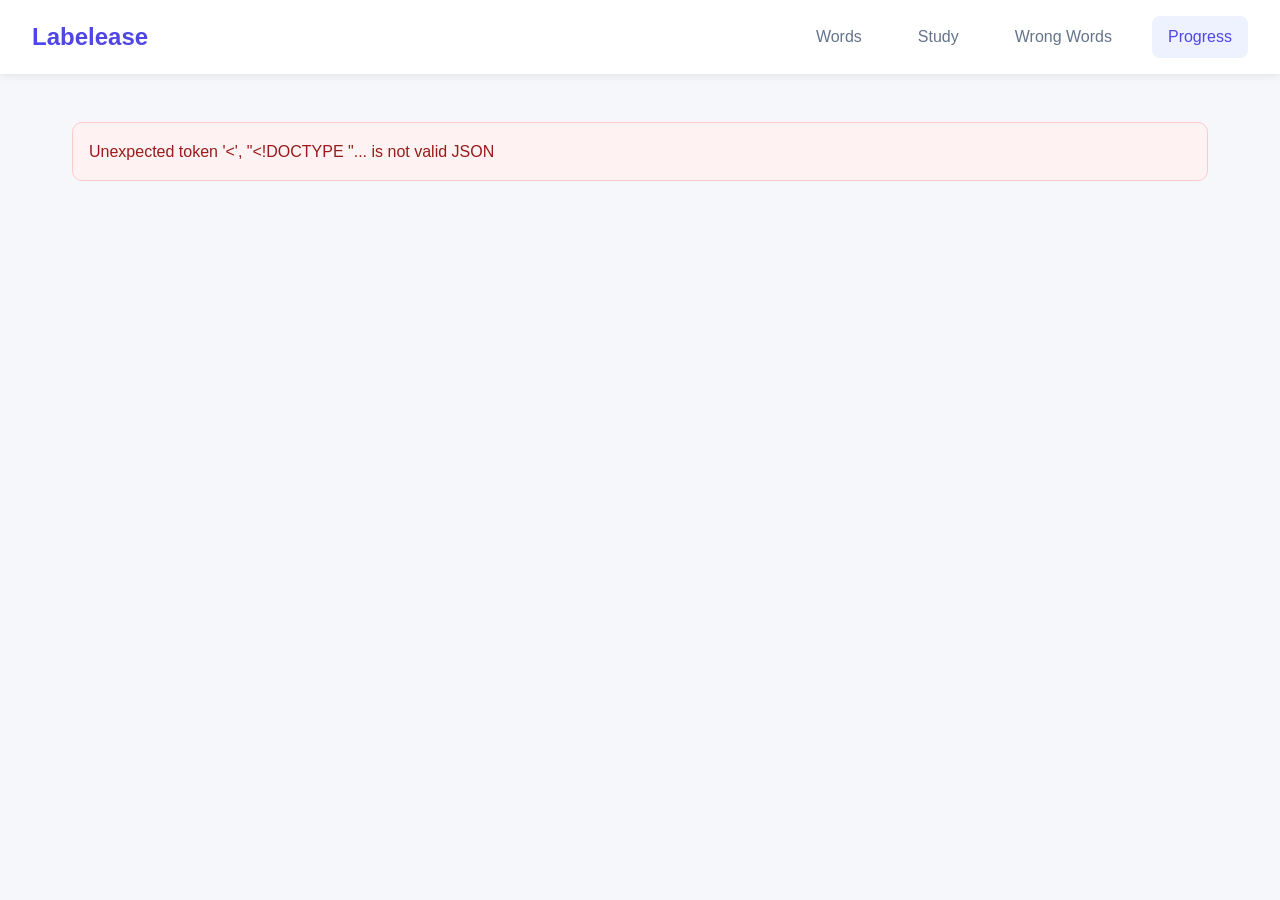
==== commit fb2bb338: "feat: Bulbasaur 模型实现" ====
--- a/frontend/progress.html
+++ b/frontend/progress.html
@@ -18,6 +18,17 @@
     </nav>
 
     <main class="container">
+        <div id="progressMessage" class="message"></div>
+
+        <div id="progressLoading" class="card">
+            <div class="loading">Loading your progress...</div>
+        </div>
+
+        <div id="progressEmpty" class="card hidden">
+            <div class="loading">No words yet. Add words and start studying to see your progress here.</div>
+        </div>
+
+        <div id="progressContent" class="hidden">
         <section class="card">
             <h2>Your Progress</h2>
             <div class="stats-grid">
@@ -35,6 +46,21 @@
                 </div>
             </div>
 
+            <div class="stats-grid stats-grid-secondary">
+                <div class="stat-card">
+                    <div class="stat-number" id="totalSessions">0</div>
+                    <div class="stat-label">Study Sessions</div>
+                </div>
+                <div class="stat-card">
+                    <div class="stat-number" id="accuracyRate">0%</div>
+                    <div class="stat-label">Accuracy</div>
+                </div>
+                <div class="stat-card">
+                    <div class="stat-number" id="wrongWordCount">0</div>
+                    <div class="stat-label">Wrong Words</div>
+                </div>
+            </div>
+
             <div class="progress-section">
                 <div class="progress-header">
                     <span>Overall Progress</span>
@@ -47,31 +73,9 @@
         </section>
 
         <section class="card">
-            <h2>Study Statistics</h2>
-            <div class="stats-grid stats-grid-4">
-                <div class="stat-card">
-                    <div class="stat-number" id="totalAttempts">0</div>
-                    <div class="stat-label">Total Studies</div>
-                </div>
-                <div class="stat-card">
-                    <div class="stat-number" id="accuracyRate">0%</div>
-                    <div class="stat-label">Accuracy</div>
-                </div>
-                <div class="stat-card">
-                    <div class="stat-number" id="correctAttempts">0</div>
-                    <div class="stat-label">Correct</div>
-                </div>
-                <div class="stat-card">
-                    <div class="stat-number" id="wrongCount">0</div>
-                    <div class="stat-label">Wrong Words</div>
-                </div>
-            </div>
-        </section>
-
-        <section class="card">
-            <h2>Last 7 Days Trend</h2>
+            <h2>Last 7 Days</h2>
             <div id="trendChart" class="trend-chart">
-                <div class="loading">Loading trend data...</div>
+                <div class="loading">Loading trend...</div>
             </div>
         </section>
 
@@ -112,8 +116,7 @@
                 </div>
             </div>
         </section>
-
-        <div id="progressMessage" class="message"></div>
+        </div>
     </main>
 
     <script src="js/app.js"></script>
--- a/frontend/css/style.css
+++ b/frontend/css/style.css
@@ -526,142 +526,77 @@
     color: #94a3b8;
 }
 
-.btn:disabled {
-    opacity: 0.6;
-    cursor: not-allowed;
-    transform: none;
-}
-
-.section-desc {
+/* Wrong Words Page Styles */
+.section-hint {
     color: #64748b;
+    font-size: 0.9375rem;
     margin-bottom: 1.25rem;
-    font-size: 0.95rem;
-}
-
-.wrong-words-actions {
-    margin-bottom: 1.25rem;
-}
-
-.wrong-word-meta {
-    display: flex;
-    flex-wrap: wrap;
-    gap: 0.5rem;
+}
+
+.wrong-meta {
     margin-top: 0.5rem;
-}
-
-.meta-tag {
-    display: inline-block;
-    padding: 0.2rem 0.6rem;
-    background: #eef2ff;
-    color: #4f46e5;
-    border-radius: 6px;
-    font-size: 0.75rem;
-    font-weight: 500;
-}
-
-.stats-grid-4 {
-    grid-template-columns: repeat(4, 1fr);
+    font-size: 0.8125rem;
+    font-weight: 600;
+    color: #b45309;
+}
+
+.word-example-wrap {
+    margin-bottom: 0.25rem;
+}
+
+/* Trend Chart Styles */
+.stats-grid-secondary {
+    margin-top: 0;
 }
 
 .trend-chart {
+    display: flex;
+    align-items: flex-end;
+    justify-content: space-between;
+    gap: 0.75rem;
     min-height: 200px;
-}
-
-.trend-bars {
-    display: flex;
-    align-items: flex-end;
-    justify-content: space-around;
-    gap: 0.5rem;
-    height: 220px;
-    padding: 1rem 0;
-    border-bottom: 2px solid #e2e8f0;
-}
-
-.trend-col {
+    padding: 1rem 0.5rem 0;
+}
+
+.trend-column {
+    flex: 1;
     display: flex;
     flex-direction: column;
     align-items: center;
-    flex: 1;
-    height: 100%;
-    max-width: 80px;
-}
-
-.trend-count {
-    font-size: 0.8rem;
+    gap: 0.5rem;
+}
+
+.trend-value {
+    font-size: 0.8125rem;
     font-weight: 600;
     color: #475569;
-    margin-bottom: 0.25rem;
-    min-height: 1.2rem;
-}
-
-.trend-bar-wrap {
-    flex: 1;
+}
+
+.trend-bar-track {
     width: 100%;
+    max-width: 48px;
+    height: 140px;
     display: flex;
     align-items: flex-end;
-    justify-content: center;
-}
-
-.trend-bar {
-    width: 60%;
-    min-width: 24px;
-    max-width: 40px;
-    border-radius: 6px 6px 0 0;
-    background: #e2e8f0;
-    display: flex;
-    flex-direction: column-reverse;
+    background: #f1f5f9;
+    border-radius: 8px;
     overflow: hidden;
-    transition: height 0.4s ease;
-}
-
-.trend-bar-correct {
-    background: linear-gradient(180deg, #10b981, #059669);
+}
+
+.trend-bar-fill {
     width: 100%;
-    min-height: 0;
-}
-
-.trend-bar-incorrect {
-    background: linear-gradient(180deg, #f87171, #ef4444);
-    width: 100%;
-    min-height: 0;
+    min-height: 4px;
+    background: linear-gradient(180deg, #7c3aed, #4f46e5);
+    border-radius: 8px 8px 0 0;
+    transition: height 0.5s ease;
 }
 
 .trend-label {
-    margin-top: 0.5rem;
     font-size: 0.75rem;
     color: #94a3b8;
     font-weight: 500;
 }
 
-.trend-legend {
-    display: flex;
-    justify-content: center;
-    gap: 1.5rem;
-    margin-top: 1rem;
-}
-
-.legend-item {
-    display: flex;
-    align-items: center;
-    gap: 0.4rem;
-    font-size: 0.8rem;
-    color: #64748b;
-}
-
-.legend-dot {
-    width: 12px;
-    height: 12px;
-    border-radius: 3px;
-}
-
-.legend-correct {
-    background: #10b981;
-}
-
-.legend-incorrect {
-    background: #ef4444;
-}
-
 @media (max-width: 768px) {
     .container {
         padding: 1rem;
@@ -675,10 +610,6 @@
         grid-template-columns: 1fr;
     }
 
-    .stats-grid-4 {
-        grid-template-columns: repeat(2, 1fr);
-    }
-
     .study-controls {
         flex-direction: column;
         gap: 1rem;
